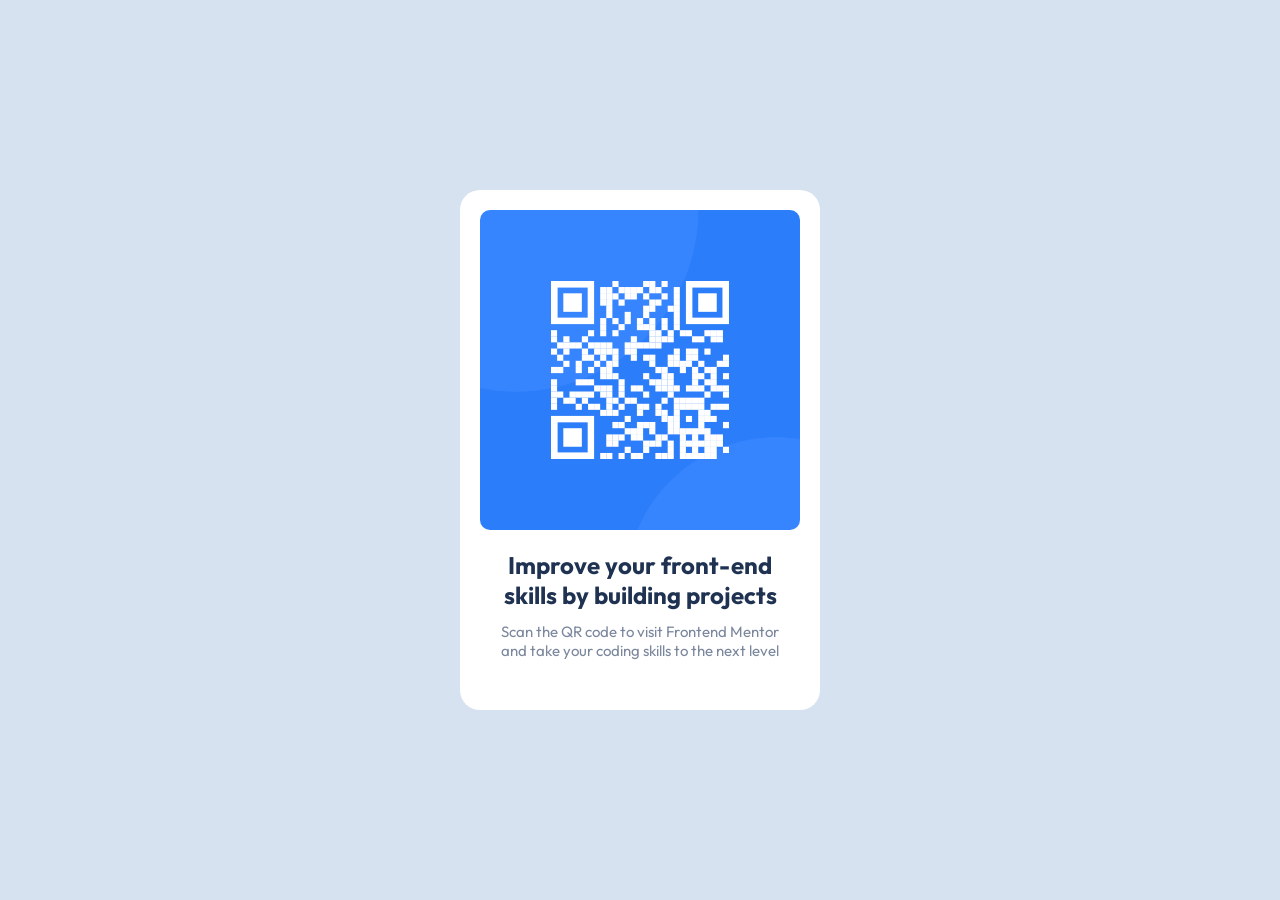
==== qr-code-component/index.html @ 067694aa "Add files via upload" ====
<!DOCTYPE html>
<html lang="en">
  <head>
    <meta charset="UTF-8" />
    <meta name="viewport" content="width=device-width, initial-scale=1.0" />
    <!-- displays site properly based on user's device -->
    <link rel="preconnect" href="https://fonts.googleapis.com" />
    <link rel="preconnect" href="https://fonts.gstatic.com" crossorigin />
    <link
      href="https://fonts.googleapis.com/css2?family=Outfit:wght@400;700&display=swap"
      rel="stylesheet"
    />
    <link rel="stylesheet" href="style.css" />

    <link
      rel="icon"
      type="image/png"
      sizes="32x32"
      href="./images/favicon-32x32.png"
    />

    <title>Frontend Mentor | QR code component</title>

    <!-- Feel free to remove these styles or customise in your own stylesheet 👍 -->
    <style>
      .attribution {
        font-size: 11px;
        text-align: center;
      }
      .attribution a {
        color: hsl(228, 45%, 44%);
      }
    </style>
  </head>
  <body>
    <div class="container">
      <div class="card">
        <img src="images/image-qr-code.png" alt="QR code" />

        <div class="card-content">
          <h2>Improve your front-end skills by building projects</h2>
          <p>
            Scan the QR code to visit Frontend Mentor and take your coding
            skills to the next level
          </p>
        </div>
      </div>
    </div>
  </body>
</html>
---- qr-code-component/style.css ----
* {
  margin: 0;
  padding: 0;
  box-sizing: border-box;
}

html {
  font-size: 62.5%;
}

body {
  font-family: "Outfit", sans-serif;
  --text-light: hsl(220, 15%, 55%);
  --text-dark: hsl(218, 44%, 22%);
  --bg-light: hsl(0, 0%, 100%);
  --bg-medium: hsl(212, 45%, 89%);
}

h2 {
  font-size: 2.4rem;
  font-weight: 700;
  color: var(--text-dark);
  margin-bottom: 0.5em;
}

p {
  font-size: 1.5rem;
  font-weight: 400;
  color: var(--text-light);
}

.container {
  background-color: var(--bg-medium);
  height: 100vh;
  display: flex;
  justify-content: center;
  align-items: center;
  padding: 2em;
}

.card {
  max-width: 36rem;
  background-color: var(--bg-light);
  padding: 2em;
  border-radius: 2em;
  display: flex;
  flex-direction: column;
}

img {
  width: 100%;
  border-radius: 1em;
}

.card-content {
  text-align: center;
  padding: 2em 2em 3em;
}
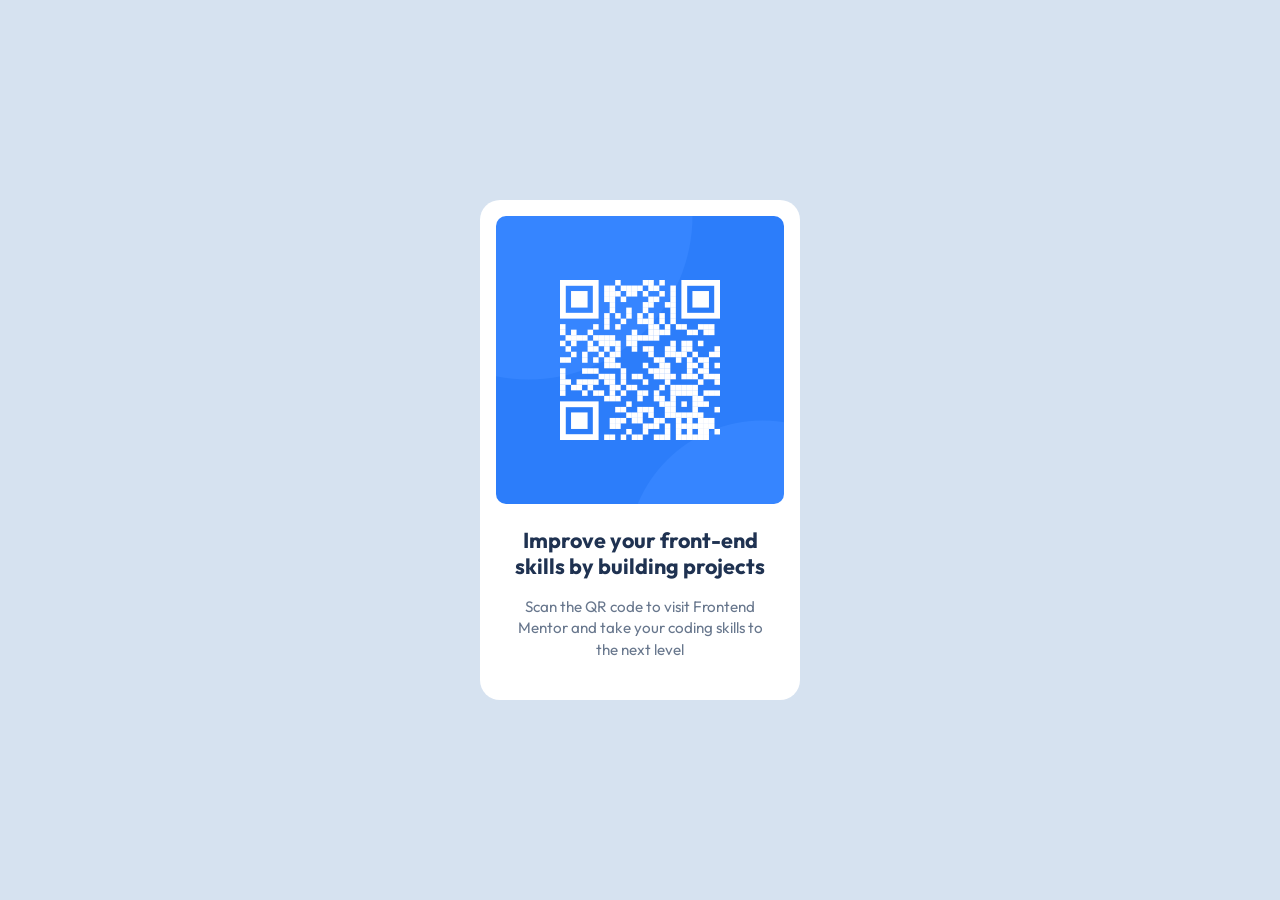
==== commit b4bcc54d: "first commit" ====
--- a/qr-code-component/index.html
+++ b/qr-code-component/index.html
@@ -1,50 +1,92 @@
 <!DOCTYPE html>
 <html lang="en">
-  <head>
-    <meta charset="UTF-8" />
-    <meta name="viewport" content="width=device-width, initial-scale=1.0" />
-    <!-- displays site properly based on user's device -->
-    <link rel="preconnect" href="https://fonts.googleapis.com" />
-    <link rel="preconnect" href="https://fonts.gstatic.com" crossorigin />
-    <link
-      href="https://fonts.googleapis.com/css2?family=Outfit:wght@400;700&display=swap"
-      rel="stylesheet"
-    />
-    <link rel="stylesheet" href="style.css" />
+<head>
+  <meta charset="UTF-8">
+  <meta content="width=device-width, initial-scale=1.0" name="viewport">
+  <!-- displays site properly based on user's device -->
 
-    <link
-      rel="icon"
-      type="image/png"
-      sizes="32x32"
-      href="./images/favicon-32x32.png"
-    />
+  <link href="./images/favicon-32x32.png" rel="icon" sizes="32x32" type="image/png">
+  <link href="https://fonts.googleapis.com" rel="preconnect">
+  <link crossorigin href="https://fonts.gstatic.com" rel="preconnect">
+  <link href="https://fonts.googleapis.com/css2?family=Outfit:wght@100..900&display=swap" rel="stylesheet">
+  <title>Frontend Mentor | QR code component</title>
+  <style>
+    *,
+    *::before,
+    *::after {
+      margin: 0;
+      padding: 0;
+      box-sizing: border-box;
+    }
 
-    <title>Frontend Mentor | QR code component</title>
+    html, body {
+      height: 100%;
+    }
 
-    <!-- Feel free to remove these styles or customise in your own stylesheet 👍 -->
-    <style>
-      .attribution {
-        font-size: 11px;
-        text-align: center;
-      }
-      .attribution a {
-        color: hsl(228, 45%, 44%);
-      }
-    </style>
-  </head>
-  <body>
-    <div class="container">
-      <div class="card">
-        <img src="images/image-qr-code.png" alt="QR code" />
+    body {
+      font-family: "Outfit", sans-serif;
+      background-color: hsl(212, 45%, 89%);
+      display: flex;
+      justify-content: center;
+      align-items: center;
+      line-height: 1.4;
+    }
 
-        <div class="card-content">
-          <h2>Improve your front-end skills by building projects</h2>
-          <p>
-            Scan the QR code to visit Frontend Mentor and take your coding
-            skills to the next level
-          </p>
-        </div>
-      </div>
-    </div>
-  </body>
-</html>
+    img {
+      max-width: 100%;
+    }
+
+
+    .card {
+      max-width: 320px;
+      border-radius: 20px;
+      background-color: white;
+      text-align: center;
+      padding: 16px;
+      padding-bottom: 40px;
+    }
+
+    .img-box {
+      overflow: hidden;
+      border-radius: 10px;
+      margin-bottom: 24px;
+      line-height: 0;
+    }
+
+    .text-box {
+      padding: 0 16px;
+    }
+
+    h1 {
+      color: hsl(218, 44%, 22%);
+      font-size: 1.35rem;
+      margin-bottom: 16px;
+      line-height: 1.2;
+    }
+
+    p {
+      color: hsl(216, 15%, 48%);
+      font-size: 0.95rem;
+    }
+
+
+  </style>
+
+</head>
+<body>
+
+<div class="card">
+  <div class="img-box">
+    <img alt="Qr code image" src="images/image-qr-code.png"/>
+  </div>
+  <div class="text-box">
+    <h1>Improve your front-end skills by building projects</h1>
+    <p>Scan the QR code to visit Frontend Mentor and take your coding skills to the next level
+    </p>
+
+  </div>
+</div>
+
+
+</body>
+</html>
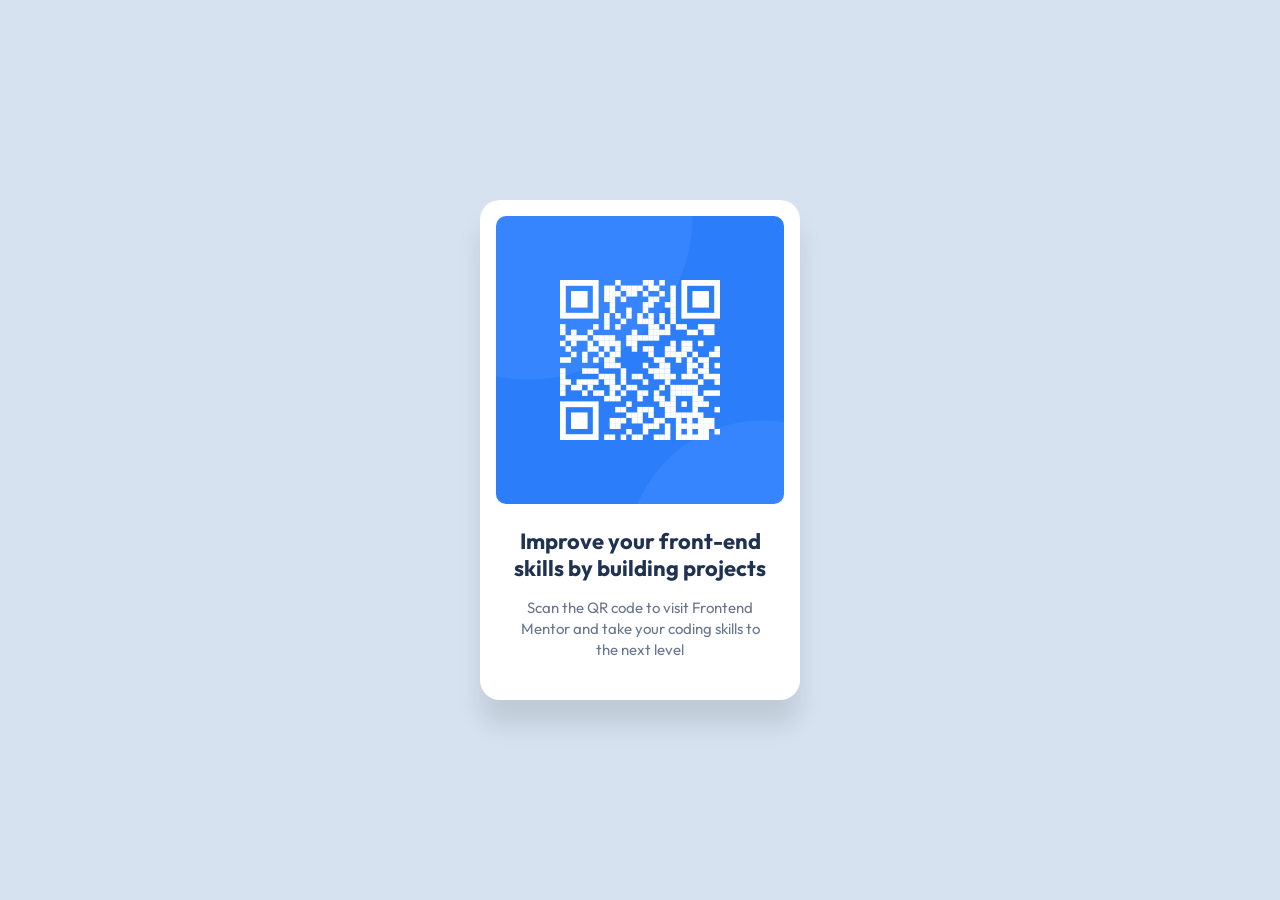
==== commit 205e7a70: "updated" ====
--- a/qr-code-component/index.html
+++ b/qr-code-component/index.html
@@ -36,14 +36,14 @@
       max-width: 100%;
     }
 
-
-    .card {
+    .container {
       max-width: 320px;
       border-radius: 20px;
       background-color: white;
       text-align: center;
-      padding: 16px;
-      padding-bottom: 40px;
+      padding: 16px 16px 40px;
+      border: none;
+      box-shadow: 0 25px 25px rgba(0, 0, 0, 0.1);
     }
 
     .img-box {
@@ -59,14 +59,18 @@
 
     h1 {
       color: hsl(218, 44%, 22%);
-      font-size: 1.35rem;
+      font-size: 1.375rem;
       margin-bottom: 16px;
+      letter-spacing: 0;
       line-height: 1.2;
+      font-weight: 700;
     }
 
     p {
+      line-height: 1.4;
+      font-weight: 400;
       color: hsl(216, 15%, 48%);
-      font-size: 0.95rem;
+      font-size: 0.9375rem;
     }
 
 
@@ -75,7 +79,7 @@
 </head>
 <body>
 
-<div class="card">
+<div class="container">
   <div class="img-box">
     <img alt="Qr code image" src="images/image-qr-code.png"/>
   </div>
